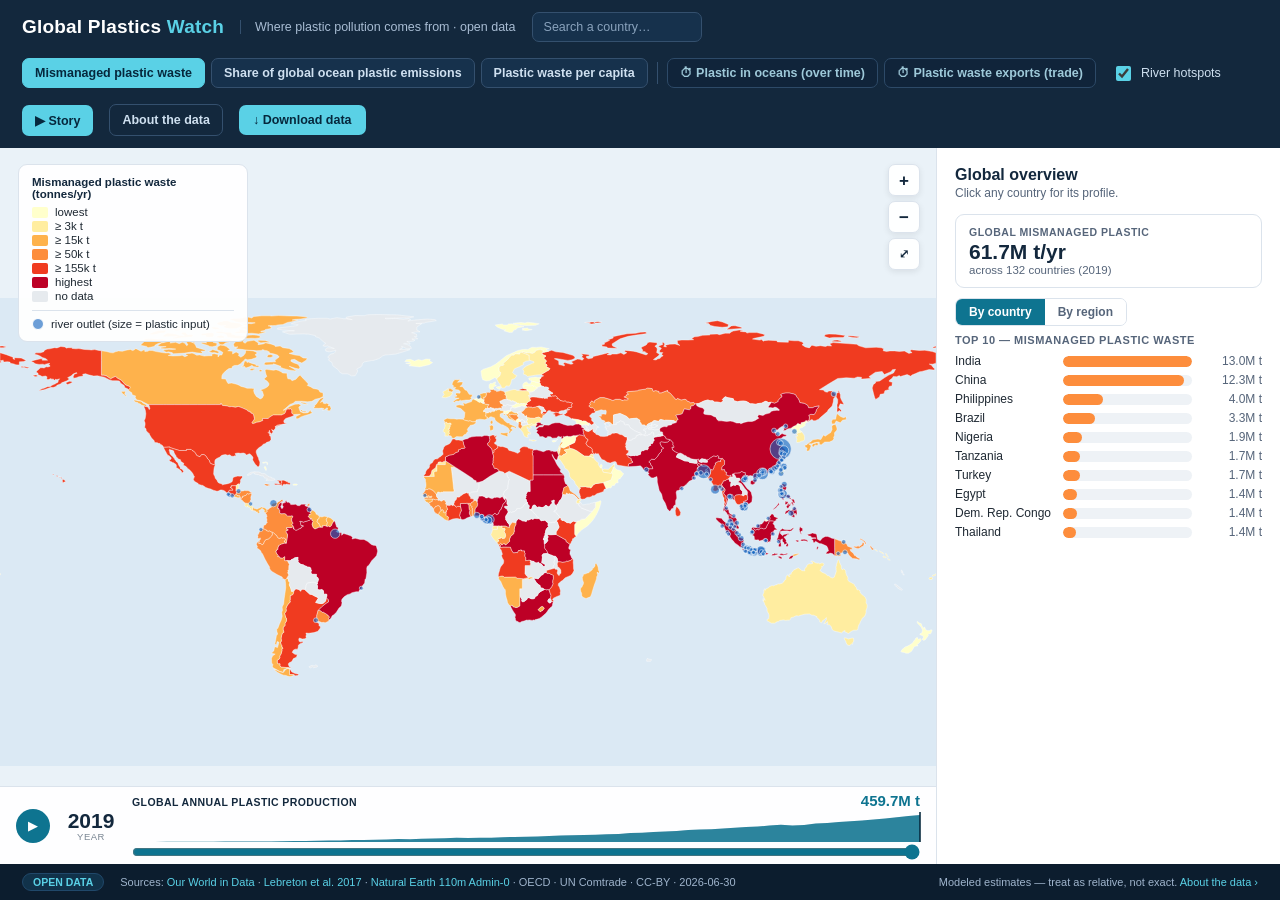
==== web/index.html @ f28139b4 "Initial commit: Global Plastics Watch + cost-recovery report Two tools on one open, CC-BY data layer" ====
<!DOCTYPE html>
<html lang="en">
<head>
<meta charset="utf-8">
<meta name="viewport" content="width=device-width, initial-scale=1">
<title>Global Plastics Watch</title>
<meta name="description" content="An open map of where plastic pollution comes from — country emissions and river hotspots, with a production timeline and downloadable open data.">
<meta name="theme-color" content="#13283d">
<meta property="og:title" content="Global Plastics Watch">
<meta property="og:description" content="An open, interactive map of where plastic pollution comes from — with downloadable data.">
<meta property="og:type" content="website">
<link rel="icon" href="data:image/svg+xml,%3Csvg xmlns='http://www.w3.org/2000/svg' viewBox='0 0 32 32'%3E%3Ccircle cx='16' cy='16' r='15' fill='%2313283d'/%3E%3Ccircle cx='16' cy='16' r='15' fill='none' stroke='%235ad1e6' stroke-width='1.4' opacity='.55'/%3E%3Cpath d='M3.5 18c3-3 6 0 9-1s5-3 8.5-1 5 0 7.5-1.5' stroke='%235ad1e6' stroke-width='2.4' fill='none'/%3E%3C/svg%3E">
<link rel="stylesheet" href="styles.css?v=5">
</head>
<body>
<div class="app">
  <header>
    <div class="brand">Global Plastics <span class="dot">Watch</span></div>
    <div class="tag">Where plastic pollution comes from · open data</div>
    <input id="search" class="search" list="countrylist" placeholder="Search a country…" autocomplete="off" aria-label="Search a country">
    <datalist id="countrylist"></datalist>
    <div class="spacer"></div>
    <div class="metricsel" id="metricsel"></div>
    <label class="toggle"><input type="checkbox" id="rivertoggle" checked> River hotspots</label>
    <button class="story-btn" id="storybtn">▶ Story</button>
    <button class="about-btn" id="aboutbtn">About the data</button>
    <div class="dlwrap">
      <button class="dl" id="dlbtn">↓ Download data</button>
      <div class="dlmenu" id="dlmenu">
        <div class="h">Country metrics</div>
        <a href="data/countries.csv" download>countries.csv</a>
        <a href="data/countries.geojson" download>countries.geojson</a>
        <div class="h">River hotspots</div>
        <a href="data/rivers.csv" download>rivers.csv</a>
        <a href="data/rivers.json" download>rivers.json</a>
        <div class="h">Time series</div>
        <a href="data/production.json" download>production.json</a>
        <a href="data/timeline-regions.json" download>timeline-regions.json</a>
        <a href="data/timeline-trade.json" download>timeline-trade.json</a>
        <div class="h">Metadata</div>
        <a href="data/meta.json" download>meta.json (schema &amp; sources)</a>
      </div>
    </div>
  </header>

  <main>
    <div class="mapwrap">
      <div class="loading" id="loading"><div class="spinner"></div><div>Loading global plastics data…</div></div>
      <svg id="map" viewBox="0 14 720 292" preserveAspectRatio="xMidYMid meet"></svg>
      <div class="tooltip" id="tip"></div>
      <div class="legend" id="legend"></div>
      <div class="zoom">
        <button id="zin" title="Zoom in">+</button>
        <button id="zout" title="Zoom out">−</button>
        <button id="zrst" class="rst" title="Reset view">⤢</button>
      </div>
      <div class="story" id="story">
        <div class="st-prog"></div>
        <div class="st-title"></div>
        <div class="st-text"></div>
        <div class="st-controls">
          <button id="stprev">‹ Back</button>
          <button id="stnext">Next ›</button>
          <button id="stexit">Exit tour</button>
        </div>
      </div>
      <div class="timeline" id="timeline">
        <button class="play" id="tlplay" title="Play">▶</button>
        <div class="yr"><div class="y" id="tlyear">2019</div><div class="c">year</div></div>
        <div class="tl-main">
          <div class="tl-head">
            <span class="lbl" id="tllbl">Global plastic production</span>
            <span class="val"><span id="tlval">—</span></span>
          </div>
          <svg id="tlchart" viewBox="0 0 600 30" preserveAspectRatio="none"></svg>
          <input type="range" id="tlrange" min="0" max="0" value="0" step="1">
        </div>
      </div>
    </div>
    <aside id="panel"></aside>
  </main>

  <footer>
    <span class="pill">OPEN DATA</span>
    <span id="sources">Loading sources…</span>
    <span class="spacer"></span>
    <span>Modeled estimates — treat as relative, not exact. <a href="#" id="aboutlink">About the data ›</a></span>
  </footer>
</div>

<!-- About modal -->
<div class="modal-bg" id="modal">
  <div class="modal">
    <div class="mhead"><h2>About this data</h2><button class="close" id="modalclose">×</button></div>
    <div class="mbody" id="modalbody"></div>
  </div>
</div>

<script src="app.js?v=5"></script>
</body>
</html>
---- web/styles.css ----
:root{
  --navy:#13283d; --navy2:#16314c; --ink:#1f2933; --slate:#56657a; --muted:#7b8794;
  --ocean:#0e7490; --cyan:#5ad1e6; --line:#dbe3ec; --bg:#eaf2f8; --panel:#fff;
  --river:#1565c0;
}
*{box-sizing:border-box}
html,body{margin:0;height:100%}
body{font-family:"Helvetica Neue",Arial,sans-serif;color:var(--ink);background:#eef3f8}
.app{display:flex;flex-direction:column;height:100vh}

/* header */
header{background:var(--navy);color:#fff;padding:12px 22px;display:flex;align-items:center;gap:16px;flex-wrap:wrap}
header .brand{font-weight:800;font-size:19px;letter-spacing:.2px}
header .brand .dot{color:var(--cyan)}
header .tag{color:#a9bdd4;font-size:12.5px;padding-left:14px;border-left:1px solid #34506e}
header .spacer{flex:1}
.search{background:var(--navy2);border:1px solid #34506e;color:#eaf2fb;padding:7px 11px;border-radius:7px;font-size:12.5px;width:170px;outline:none}
.search::placeholder{color:#8aa3bd}
.search:focus{border-color:var(--cyan);width:200px}
.metricsel{display:flex;gap:6px;flex-wrap:wrap}
.metricsel button{background:var(--navy2);border:1px solid #34506e;color:#cfe0f0;padding:7px 12px;border-radius:7px;font-size:12.5px;cursor:pointer;font-weight:600}
.metricsel button.active{background:var(--cyan);color:#06283d;border-color:var(--cyan)}
.metricsel .sep{width:1px;height:22px;background:#34506e;align-self:center;margin:0 3px}
.metricsel button.time{background:#10243a;border-color:#2d4a68;color:#9ec9d9}
.metricsel button.time.active{background:#5ad1e6;color:#06283d;border-color:#5ad1e6}
.seg{display:flex;margin:10px 0 4px;border:1px solid var(--line);border-radius:7px;overflow:hidden;width:fit-content}
.seg button{background:#fff;border:none;padding:6px 13px;font-size:12px;cursor:pointer;color:var(--slate);font-weight:600}
.seg button.on{background:var(--ocean);color:#fff}
.toggle{display:flex;align-items:center;gap:7px;color:#cfe0f0;font-size:12.5px;cursor:pointer;user-select:none}
.toggle input{accent-color:var(--cyan);width:15px;height:15px}
.dlwrap{position:relative}
.dl{background:var(--cyan);color:#06283d;border:none;padding:8px 14px;border-radius:7px;font-weight:700;font-size:12.5px;cursor:pointer}
.dlmenu{position:absolute;right:0;top:38px;background:#fff;border:1px solid var(--line);border-radius:9px;box-shadow:0 10px 30px rgba(0,0,0,.18);padding:8px;display:none;z-index:20;min-width:210px}
.dlmenu.open{display:block}
.dlmenu a{display:block;padding:7px 9px;color:var(--ink);text-decoration:none;border-radius:6px;font-size:12.5px}
.dlmenu a:hover{background:#eef5fa}
.dlmenu .h{font-size:10.5px;text-transform:uppercase;letter-spacing:.5px;color:var(--muted);padding:4px 9px 6px;font-weight:700}

/* main */
main{flex:1;display:flex;min-height:0}
.mapwrap{flex:1;min-width:0;position:relative;background:var(--bg);overflow:hidden}
#map{width:100%;height:100%;display:block;cursor:grab;touch-action:none}
#map.grabbing{cursor:grabbing}
.country{stroke:#fff;stroke-width:.3;cursor:pointer;transition:opacity .1s}
.country:hover{stroke:#06283d;stroke-width:.8}
.country.sel{stroke:#06283d;stroke-width:1.3}
.river{fill:var(--river);fill-opacity:.62;stroke:#fff;stroke-width:.4;cursor:pointer}
.river:hover{fill-opacity:.9}
.tooltip{position:absolute;pointer-events:none;background:#06283d;color:#fff;padding:6px 9px;border-radius:6px;font-size:12px;opacity:0;transition:opacity .08s;white-space:nowrap;box-shadow:0 4px 14px rgba(0,0,0,.28);z-index:30}
.legend{position:absolute;left:18px;top:16px;background:rgba(255,255,255,.95);border:1px solid var(--line);border-radius:9px;padding:11px 13px;font-size:11.5px;max-width:230px;z-index:5}
.legend .t{font-weight:700;margin-bottom:6px;color:var(--navy)}
.legend .row{display:flex;align-items:center;gap:7px;margin:2px 0}
.legend .sw{width:16px;height:11px;border-radius:2px;flex:0 0 auto}
.legend .riv{display:flex;align-items:center;gap:7px;margin-top:8px;padding-top:7px;border-top:1px solid var(--line)}
.legend .dot{width:12px;height:12px;border-radius:50%;background:var(--river);opacity:.62;border:1px solid #fff}

/* sidebar */
aside{flex:0 0 344px;width:344px;background:var(--panel);border-left:1px solid var(--line);padding:18px;overflow:auto}
aside h2{margin:0 0 2px;font-size:16px;color:var(--navy)}
aside .sub{color:var(--slate);font-size:12px;margin-bottom:14px}
.stat{border:1px solid var(--line);border-radius:9px;padding:11px 13px;margin-bottom:9px}
.stat .k{font-size:10.5px;text-transform:uppercase;letter-spacing:.5px;color:var(--slate);font-weight:700}
.stat .v{font-size:21px;font-weight:800;color:var(--navy);margin-top:2px}
.stat .x{font-size:11.5px;color:var(--slate)}
.toplist .t{font-size:11px;text-transform:uppercase;letter-spacing:.5px;color:var(--slate);font-weight:700;margin:8px 0 8px}
.bar{display:flex;align-items:center;gap:8px;margin:5px 0;font-size:12px;cursor:pointer}
.bar:hover .nm{color:var(--ocean)}
.bar .nm{flex:0 0 100px;white-space:nowrap;overflow:hidden;text-overflow:ellipsis}
.bar .track{flex:1;height:11px;background:#eef2f6;border-radius:6px;overflow:hidden}
.bar .fill{display:block;height:100%;background:#fd8d3c;border-radius:6px}
.bar .vl{flex:0 0 62px;text-align:right;color:var(--slate);font-variant-numeric:tabular-nums}
.back{display:inline-block;margin-bottom:10px;color:var(--ocean);font-size:12px;cursor:pointer;font-weight:600}

/* footer */
footer{background:#0c1d2e;color:#9fb4cc;font-size:11px;padding:9px 22px;display:flex;gap:16px;flex-wrap:wrap;align-items:center}
footer a{color:var(--cyan);text-decoration:none}
.pill{display:inline-block;background:#11324a;color:var(--cyan);border:1px solid #20486a;border-radius:20px;padding:2px 10px;font-size:10.5px;font-weight:700}
footer .spacer{flex:1}

/* header about button */
.about-btn{background:transparent;border:1px solid #34506e;color:#cfe0f0;padding:8px 12px;border-radius:7px;font-size:12.5px;cursor:pointer;font-weight:600}
.about-btn:hover{background:var(--navy2)}

/* story button + card */
.story-btn{background:var(--cyan);border:none;color:#06283d;padding:8px 13px;border-radius:7px;font-size:12.5px;cursor:pointer;font-weight:700}
.story-btn:hover{filter:brightness(1.05)}
.story{position:absolute;left:18px;bottom:92px;width:372px;max-width:48vw;background:#0c1d2e;color:#eaf2fb;border-radius:12px;padding:15px 17px;box-shadow:0 14px 38px rgba(0,0,0,.34);display:none;z-index:8}
.story.open{display:block}
.story .st-prog{font-size:10px;letter-spacing:1.2px;color:var(--cyan);font-weight:700;text-transform:uppercase}
.story .st-title{font-size:18px;font-weight:800;margin:3px 0 7px}
.story .st-text{font-size:13px;line-height:1.55;color:#c6d6e6}
.story .st-controls{display:flex;gap:8px;margin-top:13px;align-items:center}
.story .st-controls button{border:none;border-radius:7px;padding:7px 13px;font-size:12.5px;font-weight:700;cursor:pointer}
#stnext{background:var(--cyan);color:#06283d}
#stprev{background:#1d3a55;color:#cfe0f0}
#stprev:disabled{opacity:.4;cursor:default}
#stexit{background:transparent;color:#8aa3bd;margin-left:auto;padding:7px 6px}

/* zoom controls */
.zoom{position:absolute;right:16px;top:16px;display:flex;flex-direction:column;gap:5px;z-index:5}
.zoom button{width:32px;height:32px;border:1px solid var(--line);background:rgba(255,255,255,.95);border-radius:7px;font-size:17px;font-weight:700;color:var(--navy);cursor:pointer;line-height:1;box-shadow:0 2px 6px rgba(0,0,0,.08)}
.zoom button:hover{background:#fff;border-color:var(--ocean)}
.zoom button.rst{font-size:12px}

/* timeline */
.timeline{position:absolute;left:0;right:0;bottom:0;height:78px;background:rgba(255,255,255,.96);border-top:1px solid var(--line);display:flex;align-items:center;gap:14px;padding:8px 16px;z-index:5}
.timeline .play{flex:0 0 auto;width:34px;height:34px;border-radius:50%;border:none;background:var(--ocean);color:#fff;font-size:13px;cursor:pointer}
.timeline .tl-main{flex:1;min-width:0;display:flex;flex-direction:column;gap:3px}
.timeline .tl-head{display:flex;justify-content:space-between;align-items:baseline;font-size:11.5px;color:var(--slate)}
.timeline .tl-head .lbl{font-weight:700;color:var(--navy);text-transform:uppercase;letter-spacing:.4px;font-size:10.5px}
.timeline .tl-head .val{font-weight:800;color:var(--navy);font-size:15px}
.timeline .tl-head .val span{color:var(--ocean)}
.timeline svg{width:100%;height:30px;display:block;overflow:visible}
.timeline input[type=range]{width:100%;margin:0;accent-color:var(--ocean);height:14px}
.timeline .yr{flex:0 0 auto;text-align:center;min-width:54px}
.timeline .yr .y{font-size:21px;font-weight:800;color:var(--navy);line-height:1}
.timeline .yr .c{font-size:9.5px;color:var(--muted);text-transform:uppercase;letter-spacing:.5px}

/* about modal */
.modal-bg{position:fixed;inset:0;background:rgba(8,20,32,.55);display:none;align-items:center;justify-content:center;z-index:50;padding:24px}
.modal-bg.open{display:flex}
.modal{background:#fff;border-radius:12px;max-width:680px;width:100%;max-height:86vh;overflow:auto;box-shadow:0 24px 70px rgba(0,0,0,.4)}
.modal .mhead{position:sticky;top:0;background:var(--navy);color:#fff;padding:16px 22px;display:flex;align-items:center;justify-content:space-between}
.modal .mhead h2{margin:0;font-size:17px}
.modal .close{background:transparent;border:none;color:#cfe0f0;font-size:22px;cursor:pointer;line-height:1}
.modal .mbody{padding:20px 22px}
.modal .mbody h3{color:var(--navy);font-size:13px;text-transform:uppercase;letter-spacing:.4px;margin:18px 0 7px}
.modal .mbody h3:first-child{margin-top:0}
.modal .mbody p,.modal .mbody li{font-size:13px;line-height:1.55;color:var(--ink)}
.modal .mbody ul{margin:5px 0;padding-left:18px}
.modal .src{display:flex;justify-content:space-between;gap:12px;border:1px solid var(--line);border-radius:8px;padding:9px 12px;margin:6px 0;font-size:12.5px}
.modal .src .role{color:var(--muted);font-size:11px}
.modal .src .lic{flex:0 0 auto;background:#e8f5f8;color:var(--ocean);border-radius:20px;padding:1px 9px;font-size:11px;font-weight:700;height:fit-content}
.modal .caveat{background:#fff7ed;border-left:4px solid #c2410c;border-radius:4px;padding:10px 13px;font-size:12.5px;margin:5px 0}

/* loading overlay */
.loading{position:absolute;inset:0;display:flex;flex-direction:column;align-items:center;justify-content:center;gap:12px;background:var(--bg);color:var(--slate);font-size:13px;z-index:10}
.spinner{width:34px;height:34px;border:3px solid #cfdcea;border-top-color:var(--ocean);border-radius:50%;animation:spin .8s linear infinite}
@keyframes spin{to{transform:rotate(360deg)}}

/* responsive: stack the dashboard under the map on narrow screens */
@media (max-width: 820px){
  main{flex-direction:column}
  aside{flex:0 0 auto;width:100%;border-left:none;border-top:1px solid var(--line);max-height:46vh}
  .mapwrap{min-height:340px}
  header .tag{display:none}
  .search{width:130px}
  .search:focus{width:150px}
  .timeline{height:70px}
}
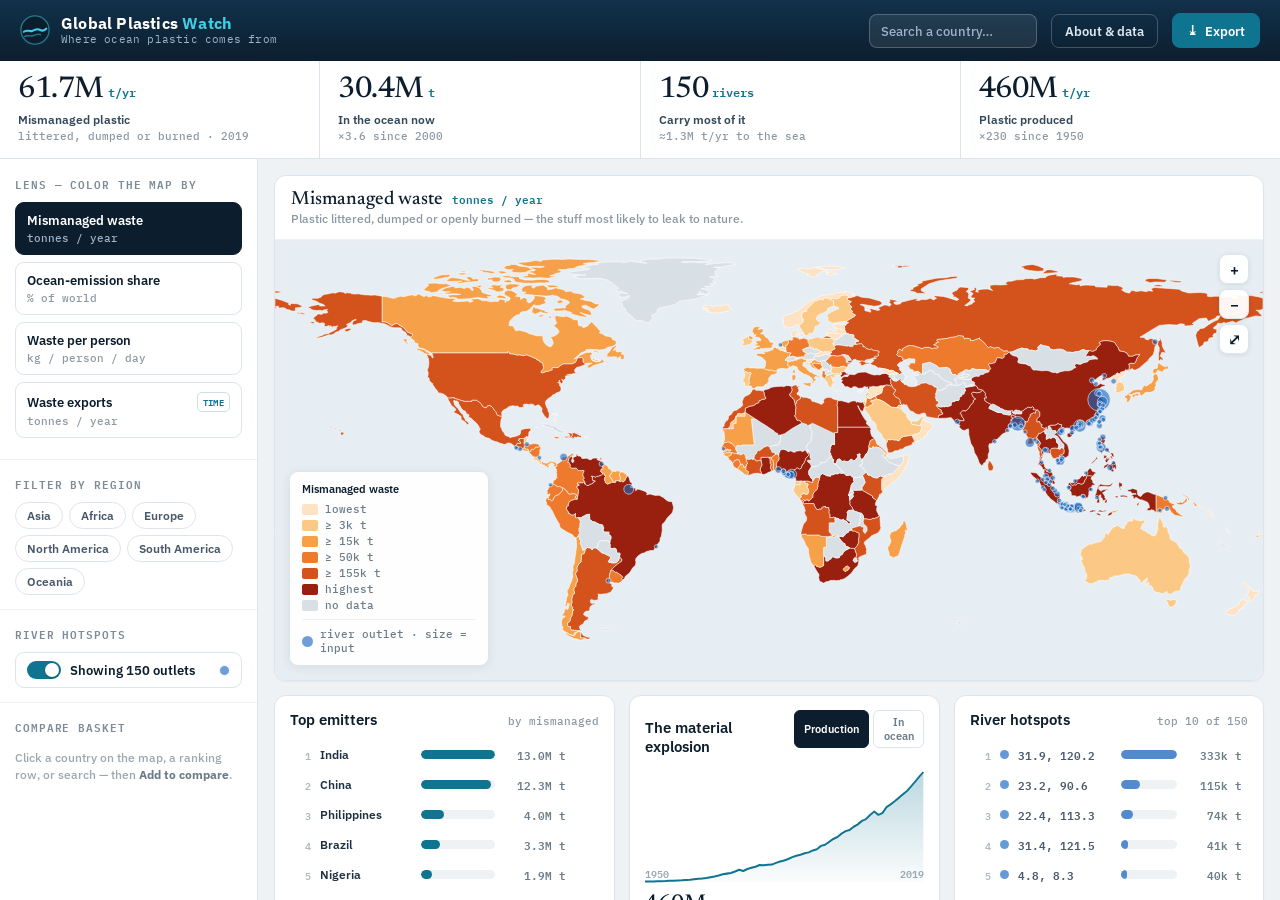
==== commit cf2eeea6: "Redesign web app as the Compare Dashboard (from design handoff) Faithful vanilla-JS rebuild of the h" ====
--- a/web/index.html
+++ b/web/index.html
@@ -3,99 +3,20 @@
 <head>
 <meta charset="utf-8">
 <meta name="viewport" content="width=device-width, initial-scale=1">
-<title>Global Plastics Watch</title>
-<meta name="description" content="An open map of where plastic pollution comes from — country emissions and river hotspots, with a production timeline and downloadable open data.">
-<meta name="theme-color" content="#13283d">
+<title>Global Plastics Watch — Compare Dashboard</title>
+<meta name="description" content="An open, interactive dashboard for where ocean plastic comes from — country emissions, river hotspots, lenses, region filter, multi-country compare, trends, and open data.">
+<meta name="theme-color" content="#0c1e2e">
 <meta property="og:title" content="Global Plastics Watch">
-<meta property="og:description" content="An open, interactive map of where plastic pollution comes from — with downloadable data.">
+<meta property="og:description" content="Where ocean plastic comes from — explore, compare, and download the open data.">
 <meta property="og:type" content="website">
-<link rel="icon" href="data:image/svg+xml,%3Csvg xmlns='http://www.w3.org/2000/svg' viewBox='0 0 32 32'%3E%3Ccircle cx='16' cy='16' r='15' fill='%2313283d'/%3E%3Ccircle cx='16' cy='16' r='15' fill='none' stroke='%235ad1e6' stroke-width='1.4' opacity='.55'/%3E%3Cpath d='M3.5 18c3-3 6 0 9-1s5-3 8.5-1 5 0 7.5-1.5' stroke='%235ad1e6' stroke-width='2.4' fill='none'/%3E%3C/svg%3E">
-<link rel="stylesheet" href="styles.css?v=5">
+<link rel="icon" href="data:image/svg+xml,%3Csvg xmlns='http://www.w3.org/2000/svg' viewBox='0 0 32 32'%3E%3Ccircle cx='16' cy='16' r='15' fill='%230c1e2e'/%3E%3Ccircle cx='16' cy='16' r='15' fill='none' stroke='%233fd0e6' stroke-width='1.4' opacity='.5'/%3E%3Cpath d='M4 18c3-3 6 0 9-1s5-3 8.5-1 5 0 6.5-1.5' stroke='%233fd0e6' stroke-width='2.2' fill='none' stroke-linecap='round'/%3E%3C/svg%3E">
+<link rel="preconnect" href="https://fonts.googleapis.com">
+<link rel="preconnect" href="https://fonts.gstatic.com" crossorigin>
+<link href="https://fonts.googleapis.com/css2?family=Newsreader:opsz,wght@6..72,400;6..72,500;6..72,600&family=IBM+Plex+Sans:wght@400;500;600;700&family=IBM+Plex+Mono:wght@400;500;600&display=swap" rel="stylesheet">
+<link rel="stylesheet" href="styles.css?v=6">
 </head>
 <body>
-<div class="app">
-  <header>
-    <div class="brand">Global Plastics <span class="dot">Watch</span></div>
-    <div class="tag">Where plastic pollution comes from · open data</div>
-    <input id="search" class="search" list="countrylist" placeholder="Search a country…" autocomplete="off" aria-label="Search a country">
-    <datalist id="countrylist"></datalist>
-    <div class="spacer"></div>
-    <div class="metricsel" id="metricsel"></div>
-    <label class="toggle"><input type="checkbox" id="rivertoggle" checked> River hotspots</label>
-    <button class="story-btn" id="storybtn">▶ Story</button>
-    <button class="about-btn" id="aboutbtn">About the data</button>
-    <div class="dlwrap">
-      <button class="dl" id="dlbtn">↓ Download data</button>
-      <div class="dlmenu" id="dlmenu">
-        <div class="h">Country metrics</div>
-        <a href="data/countries.csv" download>countries.csv</a>
-        <a href="data/countries.geojson" download>countries.geojson</a>
-        <div class="h">River hotspots</div>
-        <a href="data/rivers.csv" download>rivers.csv</a>
-        <a href="data/rivers.json" download>rivers.json</a>
-        <div class="h">Time series</div>
-        <a href="data/production.json" download>production.json</a>
-        <a href="data/timeline-regions.json" download>timeline-regions.json</a>
-        <a href="data/timeline-trade.json" download>timeline-trade.json</a>
-        <div class="h">Metadata</div>
-        <a href="data/meta.json" download>meta.json (schema &amp; sources)</a>
-      </div>
-    </div>
-  </header>
-
-  <main>
-    <div class="mapwrap">
-      <div class="loading" id="loading"><div class="spinner"></div><div>Loading global plastics data…</div></div>
-      <svg id="map" viewBox="0 14 720 292" preserveAspectRatio="xMidYMid meet"></svg>
-      <div class="tooltip" id="tip"></div>
-      <div class="legend" id="legend"></div>
-      <div class="zoom">
-        <button id="zin" title="Zoom in">+</button>
-        <button id="zout" title="Zoom out">−</button>
-        <button id="zrst" class="rst" title="Reset view">⤢</button>
-      </div>
-      <div class="story" id="story">
-        <div class="st-prog"></div>
-        <div class="st-title"></div>
-        <div class="st-text"></div>
-        <div class="st-controls">
-          <button id="stprev">‹ Back</button>
-          <button id="stnext">Next ›</button>
-          <button id="stexit">Exit tour</button>
-        </div>
-      </div>
-      <div class="timeline" id="timeline">
-        <button class="play" id="tlplay" title="Play">▶</button>
-        <div class="yr"><div class="y" id="tlyear">2019</div><div class="c">year</div></div>
-        <div class="tl-main">
-          <div class="tl-head">
-            <span class="lbl" id="tllbl">Global plastic production</span>
-            <span class="val"><span id="tlval">—</span></span>
-          </div>
-          <svg id="tlchart" viewBox="0 0 600 30" preserveAspectRatio="none"></svg>
-          <input type="range" id="tlrange" min="0" max="0" value="0" step="1">
-        </div>
-      </div>
-    </div>
-    <aside id="panel"></aside>
-  </main>
-
-  <footer>
-    <span class="pill">OPEN DATA</span>
-    <span id="sources">Loading sources…</span>
-    <span class="spacer"></span>
-    <span>Modeled estimates — treat as relative, not exact. <a href="#" id="aboutlink">About the data ›</a></span>
-  </footer>
-</div>
-
-<!-- About modal -->
-<div class="modal-bg" id="modal">
-  <div class="modal">
-    <div class="mhead"><h2>About this data</h2><button class="close" id="modalclose">×</button></div>
-    <div class="mbody" id="modalbody"></div>
-  </div>
-</div>
-
-<script src="app.js?v=5"></script>
+<div id="app" class="gpw-app" style="height:100vh;overflow:hidden;display:flex;flex-direction:column;background:#eef2f5;color:#0c1e2e"></div>
+<script src="app.js?v=6"></script>
 </body>
 </html>
--- a/web/styles.css
+++ b/web/styles.css
@@ -1,150 +1,52 @@
-:root{
-  --navy:#13283d; --navy2:#16314c; --ink:#1f2933; --slate:#56657a; --muted:#7b8794;
-  --ocean:#0e7490; --cyan:#5ad1e6; --line:#dbe3ec; --bg:#eaf2f8; --panel:#fff;
-  --river:#1565c0;
+/* Global Plastics Watch — Compare Dashboard. Tokens + pseudo/animation/media rules;
+   per-element styling lives inline in app.js builders (mirrors the design handoff). */
+:root{ --accent:#0e7490; --cyan:#3fd0e6; }
+*{ box-sizing:border-box }
+html,body{ margin:0 }
+body{ background:#eef2f5; color:#0c1e2e; font-family:'IBM Plex Sans',system-ui,sans-serif;
+  -webkit-font-smoothing:antialiased; text-rendering:optimizeLegibility }
+
+.gpw-co{ transition:opacity .16s ease }
+.gpw-co:hover{ stroke:#0c1e2e !important; stroke-width:1.2px !important }
+.gpw-river{ transition:fill-opacity .12s }
+.gpw-river:hover{ fill-opacity:.95 !important }
+.gpw-row{ transition:background .12s }
+.gpw-row:hover{ background:rgba(14,116,144,.08) }
+.gpw-row:hover .gpw-add{ opacity:1 }
+.gpw-lens{ transition:background .12s,border-color .12s,box-shadow .12s }
+.gpw-lens:hover{ border-color:var(--accent) }
+.gpw-btn{ transition:filter .12s,background .12s,border-color .12s }
+.gpw-btn:hover{ filter:brightness(.97) }
+.gpw-ghost:hover{ background:rgba(255,255,255,.13) }
+.gpw-chipx{ opacity:.5; transition:opacity .12s }
+.gpw-chipx:hover{ opacity:1 }
+.gpw-add{ transition:opacity .12s }
+.gpw-menuitem:hover{ background:#f1f5f8 }
+
+.gpw-scroll::-webkit-scrollbar{ width:9px; height:9px }
+.gpw-scroll::-webkit-scrollbar-thumb{ background:rgba(12,30,46,.16); border-radius:9px }
+.gpw-scroll::-webkit-scrollbar-track{ background:transparent }
+input.gpw-search::placeholder{ color:#9db4c9 }
+input.gpw-search:focus{ border-color:var(--cyan); outline:none }
+
+@keyframes gpwspin{ to{ transform:rotate(360deg) } }
+@keyframes gpwsh{ to{ background-position:-200% 0 } }
+.gpw-skel{ background:linear-gradient(90deg,#e9eef2 25%,#dfe6ec 37%,#e9eef2 63%); background-size:200% 100%;
+  animation:gpwsh 1.3s infinite; border-radius:6px }
+@keyframes gpwdrawer{ from{ transform:translateX(24px); opacity:0 } to{ transform:none; opacity:1 } }
+@keyframes gpwfade{ from{ opacity:0 } to{ opacity:1 } }
+
+@media(max-width:980px){
+  .gpw-app{ height:auto !important; overflow:visible !important }
+  .gpw-body{ flex-direction:column !important }
+  .gpw-rail{ width:100% !important; border-right:none !important; border-bottom:1px solid #dde5ec !important;
+    flex-direction:row !important; flex-wrap:wrap !important; overflow:visible !important; align-content:flex-start }
+  .gpw-railsec{ flex:1 1 210px !important; border-bottom:none !important }
+  .gpw-cards{ grid-template-columns:1fr !important }
+  .gpw-drawer{ width:100% !important }
 }
-*{box-sizing:border-box}
-html,body{margin:0;height:100%}
-body{font-family:"Helvetica Neue",Arial,sans-serif;color:var(--ink);background:#eef3f8}
-.app{display:flex;flex-direction:column;height:100vh}
-
-/* header */
-header{background:var(--navy);color:#fff;padding:12px 22px;display:flex;align-items:center;gap:16px;flex-wrap:wrap}
-header .brand{font-weight:800;font-size:19px;letter-spacing:.2px}
-header .brand .dot{color:var(--cyan)}
-header .tag{color:#a9bdd4;font-size:12.5px;padding-left:14px;border-left:1px solid #34506e}
-header .spacer{flex:1}
-.search{background:var(--navy2);border:1px solid #34506e;color:#eaf2fb;padding:7px 11px;border-radius:7px;font-size:12.5px;width:170px;outline:none}
-.search::placeholder{color:#8aa3bd}
-.search:focus{border-color:var(--cyan);width:200px}
-.metricsel{display:flex;gap:6px;flex-wrap:wrap}
-.metricsel button{background:var(--navy2);border:1px solid #34506e;color:#cfe0f0;padding:7px 12px;border-radius:7px;font-size:12.5px;cursor:pointer;font-weight:600}
-.metricsel button.active{background:var(--cyan);color:#06283d;border-color:var(--cyan)}
-.metricsel .sep{width:1px;height:22px;background:#34506e;align-self:center;margin:0 3px}
-.metricsel button.time{background:#10243a;border-color:#2d4a68;color:#9ec9d9}
-.metricsel button.time.active{background:#5ad1e6;color:#06283d;border-color:#5ad1e6}
-.seg{display:flex;margin:10px 0 4px;border:1px solid var(--line);border-radius:7px;overflow:hidden;width:fit-content}
-.seg button{background:#fff;border:none;padding:6px 13px;font-size:12px;cursor:pointer;color:var(--slate);font-weight:600}
-.seg button.on{background:var(--ocean);color:#fff}
-.toggle{display:flex;align-items:center;gap:7px;color:#cfe0f0;font-size:12.5px;cursor:pointer;user-select:none}
-.toggle input{accent-color:var(--cyan);width:15px;height:15px}
-.dlwrap{position:relative}
-.dl{background:var(--cyan);color:#06283d;border:none;padding:8px 14px;border-radius:7px;font-weight:700;font-size:12.5px;cursor:pointer}
-.dlmenu{position:absolute;right:0;top:38px;background:#fff;border:1px solid var(--line);border-radius:9px;box-shadow:0 10px 30px rgba(0,0,0,.18);padding:8px;display:none;z-index:20;min-width:210px}
-.dlmenu.open{display:block}
-.dlmenu a{display:block;padding:7px 9px;color:var(--ink);text-decoration:none;border-radius:6px;font-size:12.5px}
-.dlmenu a:hover{background:#eef5fa}
-.dlmenu .h{font-size:10.5px;text-transform:uppercase;letter-spacing:.5px;color:var(--muted);padding:4px 9px 6px;font-weight:700}
-
-/* main */
-main{flex:1;display:flex;min-height:0}
-.mapwrap{flex:1;min-width:0;position:relative;background:var(--bg);overflow:hidden}
-#map{width:100%;height:100%;display:block;cursor:grab;touch-action:none}
-#map.grabbing{cursor:grabbing}
-.country{stroke:#fff;stroke-width:.3;cursor:pointer;transition:opacity .1s}
-.country:hover{stroke:#06283d;stroke-width:.8}
-.country.sel{stroke:#06283d;stroke-width:1.3}
-.river{fill:var(--river);fill-opacity:.62;stroke:#fff;stroke-width:.4;cursor:pointer}
-.river:hover{fill-opacity:.9}
-.tooltip{position:absolute;pointer-events:none;background:#06283d;color:#fff;padding:6px 9px;border-radius:6px;font-size:12px;opacity:0;transition:opacity .08s;white-space:nowrap;box-shadow:0 4px 14px rgba(0,0,0,.28);z-index:30}
-.legend{position:absolute;left:18px;top:16px;background:rgba(255,255,255,.95);border:1px solid var(--line);border-radius:9px;padding:11px 13px;font-size:11.5px;max-width:230px;z-index:5}
-.legend .t{font-weight:700;margin-bottom:6px;color:var(--navy)}
-.legend .row{display:flex;align-items:center;gap:7px;margin:2px 0}
-.legend .sw{width:16px;height:11px;border-radius:2px;flex:0 0 auto}
-.legend .riv{display:flex;align-items:center;gap:7px;margin-top:8px;padding-top:7px;border-top:1px solid var(--line)}
-.legend .dot{width:12px;height:12px;border-radius:50%;background:var(--river);opacity:.62;border:1px solid #fff}
-
-/* sidebar */
-aside{flex:0 0 344px;width:344px;background:var(--panel);border-left:1px solid var(--line);padding:18px;overflow:auto}
-aside h2{margin:0 0 2px;font-size:16px;color:var(--navy)}
-aside .sub{color:var(--slate);font-size:12px;margin-bottom:14px}
-.stat{border:1px solid var(--line);border-radius:9px;padding:11px 13px;margin-bottom:9px}
-.stat .k{font-size:10.5px;text-transform:uppercase;letter-spacing:.5px;color:var(--slate);font-weight:700}
-.stat .v{font-size:21px;font-weight:800;color:var(--navy);margin-top:2px}
-.stat .x{font-size:11.5px;color:var(--slate)}
-.toplist .t{font-size:11px;text-transform:uppercase;letter-spacing:.5px;color:var(--slate);font-weight:700;margin:8px 0 8px}
-.bar{display:flex;align-items:center;gap:8px;margin:5px 0;font-size:12px;cursor:pointer}
-.bar:hover .nm{color:var(--ocean)}
-.bar .nm{flex:0 0 100px;white-space:nowrap;overflow:hidden;text-overflow:ellipsis}
-.bar .track{flex:1;height:11px;background:#eef2f6;border-radius:6px;overflow:hidden}
-.bar .fill{display:block;height:100%;background:#fd8d3c;border-radius:6px}
-.bar .vl{flex:0 0 62px;text-align:right;color:var(--slate);font-variant-numeric:tabular-nums}
-.back{display:inline-block;margin-bottom:10px;color:var(--ocean);font-size:12px;cursor:pointer;font-weight:600}
-
-/* footer */
-footer{background:#0c1d2e;color:#9fb4cc;font-size:11px;padding:9px 22px;display:flex;gap:16px;flex-wrap:wrap;align-items:center}
-footer a{color:var(--cyan);text-decoration:none}
-.pill{display:inline-block;background:#11324a;color:var(--cyan);border:1px solid #20486a;border-radius:20px;padding:2px 10px;font-size:10.5px;font-weight:700}
-footer .spacer{flex:1}
-
-/* header about button */
-.about-btn{background:transparent;border:1px solid #34506e;color:#cfe0f0;padding:8px 12px;border-radius:7px;font-size:12.5px;cursor:pointer;font-weight:600}
-.about-btn:hover{background:var(--navy2)}
-
-/* story button + card */
-.story-btn{background:var(--cyan);border:none;color:#06283d;padding:8px 13px;border-radius:7px;font-size:12.5px;cursor:pointer;font-weight:700}
-.story-btn:hover{filter:brightness(1.05)}
-.story{position:absolute;left:18px;bottom:92px;width:372px;max-width:48vw;background:#0c1d2e;color:#eaf2fb;border-radius:12px;padding:15px 17px;box-shadow:0 14px 38px rgba(0,0,0,.34);display:none;z-index:8}
-.story.open{display:block}
-.story .st-prog{font-size:10px;letter-spacing:1.2px;color:var(--cyan);font-weight:700;text-transform:uppercase}
-.story .st-title{font-size:18px;font-weight:800;margin:3px 0 7px}
-.story .st-text{font-size:13px;line-height:1.55;color:#c6d6e6}
-.story .st-controls{display:flex;gap:8px;margin-top:13px;align-items:center}
-.story .st-controls button{border:none;border-radius:7px;padding:7px 13px;font-size:12.5px;font-weight:700;cursor:pointer}
-#stnext{background:var(--cyan);color:#06283d}
-#stprev{background:#1d3a55;color:#cfe0f0}
-#stprev:disabled{opacity:.4;cursor:default}
-#stexit{background:transparent;color:#8aa3bd;margin-left:auto;padding:7px 6px}
-
-/* zoom controls */
-.zoom{position:absolute;right:16px;top:16px;display:flex;flex-direction:column;gap:5px;z-index:5}
-.zoom button{width:32px;height:32px;border:1px solid var(--line);background:rgba(255,255,255,.95);border-radius:7px;font-size:17px;font-weight:700;color:var(--navy);cursor:pointer;line-height:1;box-shadow:0 2px 6px rgba(0,0,0,.08)}
-.zoom button:hover{background:#fff;border-color:var(--ocean)}
-.zoom button.rst{font-size:12px}
-
-/* timeline */
-.timeline{position:absolute;left:0;right:0;bottom:0;height:78px;background:rgba(255,255,255,.96);border-top:1px solid var(--line);display:flex;align-items:center;gap:14px;padding:8px 16px;z-index:5}
-.timeline .play{flex:0 0 auto;width:34px;height:34px;border-radius:50%;border:none;background:var(--ocean);color:#fff;font-size:13px;cursor:pointer}
-.timeline .tl-main{flex:1;min-width:0;display:flex;flex-direction:column;gap:3px}
-.timeline .tl-head{display:flex;justify-content:space-between;align-items:baseline;font-size:11.5px;color:var(--slate)}
-.timeline .tl-head .lbl{font-weight:700;color:var(--navy);text-transform:uppercase;letter-spacing:.4px;font-size:10.5px}
-.timeline .tl-head .val{font-weight:800;color:var(--navy);font-size:15px}
-.timeline .tl-head .val span{color:var(--ocean)}
-.timeline svg{width:100%;height:30px;display:block;overflow:visible}
-.timeline input[type=range]{width:100%;margin:0;accent-color:var(--ocean);height:14px}
-.timeline .yr{flex:0 0 auto;text-align:center;min-width:54px}
-.timeline .yr .y{font-size:21px;font-weight:800;color:var(--navy);line-height:1}
-.timeline .yr .c{font-size:9.5px;color:var(--muted);text-transform:uppercase;letter-spacing:.5px}
-
-/* about modal */
-.modal-bg{position:fixed;inset:0;background:rgba(8,20,32,.55);display:none;align-items:center;justify-content:center;z-index:50;padding:24px}
-.modal-bg.open{display:flex}
-.modal{background:#fff;border-radius:12px;max-width:680px;width:100%;max-height:86vh;overflow:auto;box-shadow:0 24px 70px rgba(0,0,0,.4)}
-.modal .mhead{position:sticky;top:0;background:var(--navy);color:#fff;padding:16px 22px;display:flex;align-items:center;justify-content:space-between}
-.modal .mhead h2{margin:0;font-size:17px}
-.modal .close{background:transparent;border:none;color:#cfe0f0;font-size:22px;cursor:pointer;line-height:1}
-.modal .mbody{padding:20px 22px}
-.modal .mbody h3{color:var(--navy);font-size:13px;text-transform:uppercase;letter-spacing:.4px;margin:18px 0 7px}
-.modal .mbody h3:first-child{margin-top:0}
-.modal .mbody p,.modal .mbody li{font-size:13px;line-height:1.55;color:var(--ink)}
-.modal .mbody ul{margin:5px 0;padding-left:18px}
-.modal .src{display:flex;justify-content:space-between;gap:12px;border:1px solid var(--line);border-radius:8px;padding:9px 12px;margin:6px 0;font-size:12.5px}
-.modal .src .role{color:var(--muted);font-size:11px}
-.modal .src .lic{flex:0 0 auto;background:#e8f5f8;color:var(--ocean);border-radius:20px;padding:1px 9px;font-size:11px;font-weight:700;height:fit-content}
-.modal .caveat{background:#fff7ed;border-left:4px solid #c2410c;border-radius:4px;padding:10px 13px;font-size:12.5px;margin:5px 0}
-
-/* loading overlay */
-.loading{position:absolute;inset:0;display:flex;flex-direction:column;align-items:center;justify-content:center;gap:12px;background:var(--bg);color:var(--slate);font-size:13px;z-index:10}
-.spinner{width:34px;height:34px;border:3px solid #cfdcea;border-top-color:var(--ocean);border-radius:50%;animation:spin .8s linear infinite}
-@keyframes spin{to{transform:rotate(360deg)}}
-
-/* responsive: stack the dashboard under the map on narrow screens */
-@media (max-width: 820px){
-  main{flex-direction:column}
-  aside{flex:0 0 auto;width:100%;border-left:none;border-top:1px solid var(--line);max-height:46vh}
-  .mapwrap{min-height:340px}
-  header .tag{display:none}
-  .search{width:130px}
-  .search:focus{width:150px}
-  .timeline{height:70px}
+@media(max-width:620px){
+  .gpw-kpis{ grid-template-columns:1fr 1fr !important }
+  .gpw-top-sub{ display:none !important }
+  .gpw-main{ padding:11px !important }
 }
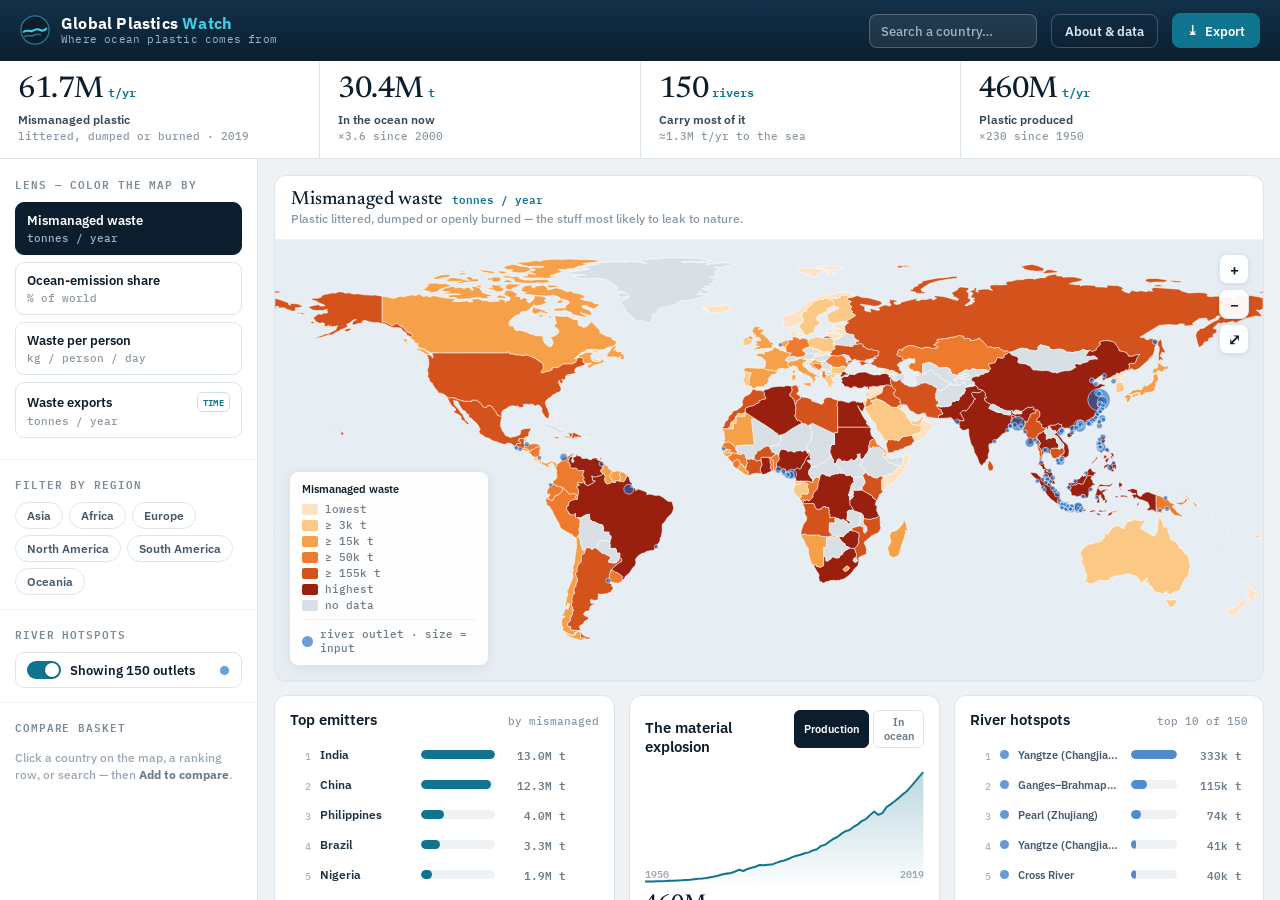
==== commit 1657b517: "Name river outlets: country per outlet + curated major-river names Each of the 150 river outlets now" ====
--- a/web/index.html
+++ b/web/index.html
@@ -13,10 +13,10 @@
 <link rel="preconnect" href="https://fonts.googleapis.com">
 <link rel="preconnect" href="https://fonts.gstatic.com" crossorigin>
 <link href="https://fonts.googleapis.com/css2?family=Newsreader:opsz,wght@6..72,400;6..72,500;6..72,600&family=IBM+Plex+Sans:wght@400;500;600;700&family=IBM+Plex+Mono:wght@400;500;600&display=swap" rel="stylesheet">
-<link rel="stylesheet" href="styles.css?v=6">
+<link rel="stylesheet" href="styles.css?v=7">
 </head>
 <body>
 <div id="app" class="gpw-app" style="height:100vh;overflow:hidden;display:flex;flex-direction:column;background:#eef2f5;color:#0c1e2e"></div>
-<script src="app.js?v=6"></script>
+<script src="app.js?v=7"></script>
 </body>
 </html>
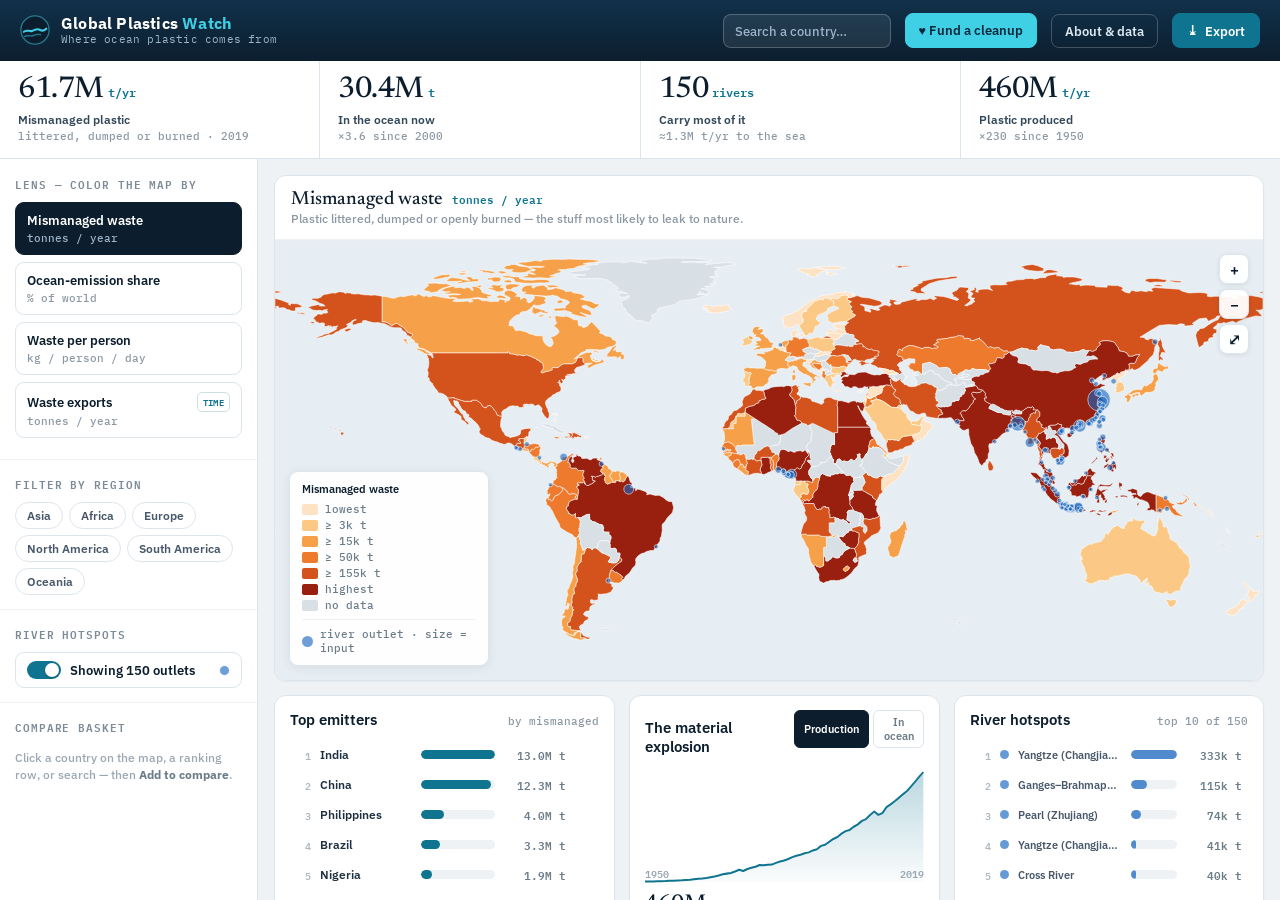
==== commit 0bf75b1a: "Fund: currency conversion, map integration, prefill mechanism - Currency: bake a live USD→PHP/EUR ra" ====
--- a/web/index.html
+++ b/web/index.html
@@ -13,10 +13,10 @@
 <link rel="preconnect" href="https://fonts.googleapis.com">
 <link rel="preconnect" href="https://fonts.gstatic.com" crossorigin>
 <link href="https://fonts.googleapis.com/css2?family=Newsreader:opsz,wght@6..72,400;6..72,500;6..72,600&family=IBM+Plex+Sans:wght@400;500;600;700&family=IBM+Plex+Mono:wght@400;500;600&display=swap" rel="stylesheet">
-<link rel="stylesheet" href="styles.css?v=7">
+<link rel="stylesheet" href="styles.css?v=8">
 </head>
 <body>
 <div id="app" class="gpw-app" style="height:100vh;overflow:hidden;display:flex;flex-direction:column;background:#eef2f5;color:#0c1e2e"></div>
-<script src="app.js?v=7"></script>
+<script src="app.js?v=9"></script>
 </body>
 </html>
--- a/web/styles.css
+++ b/web/styles.css
@@ -50,3 +50,10 @@
   .gpw-top-sub{ display:none !important }
   .gpw-main{ padding:11px !important }
 }
+
+/* Fund-a-Cleanup donation card (Option 1c) */
+.fund-cta-1:hover{ background:#0a565d !important; border-color:#0a565d !important }
+.fund-cta-2:hover{ background:rgba(15,107,115,.07) !important }
+.amtchip:hover{ border-color:rgba(15,107,115,.5) !important }
+.amtchip:focus-visible,.fund-cta-1:focus-visible,.fund-cta-2:focus-visible{ outline:2px solid #0f6b73; outline-offset:2px }
+@media(prefers-reduced-motion:reduce){ .bar-fill{ transition:none !important } }
